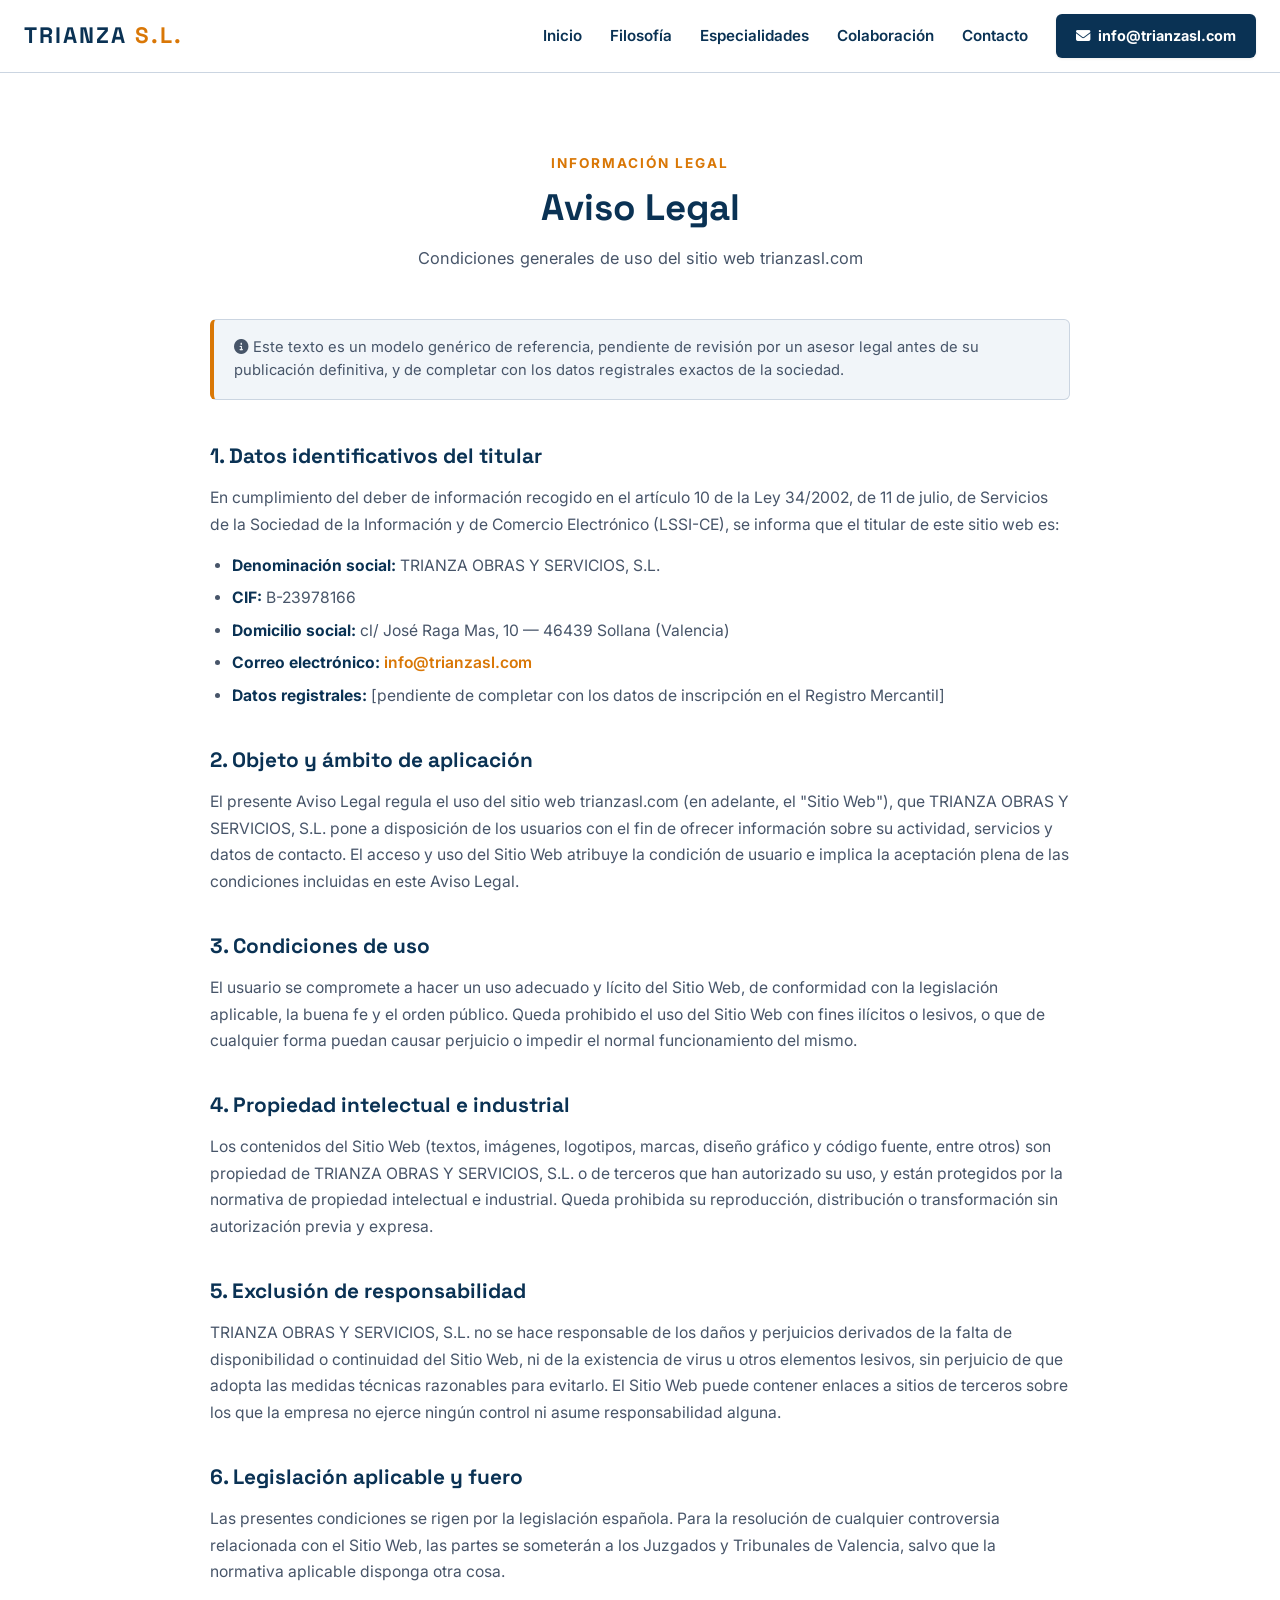
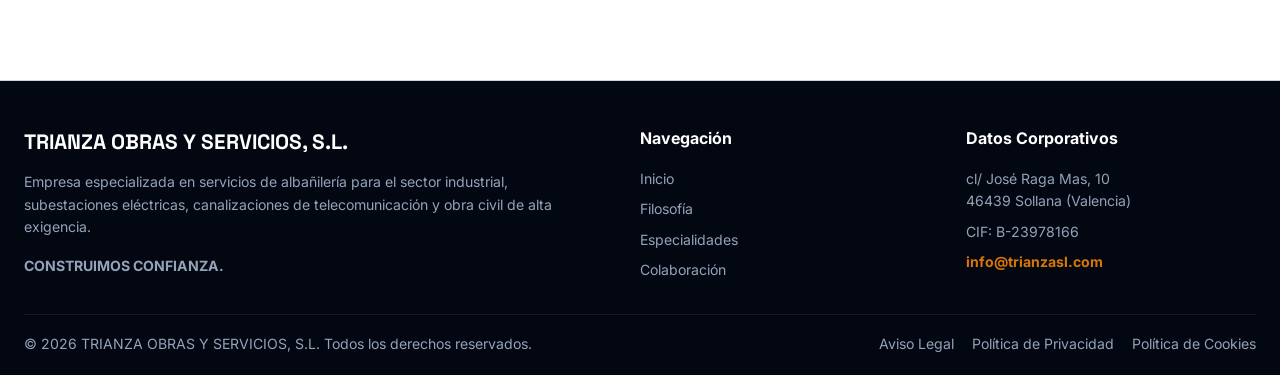
==== aviso-legal.html @ b8f0c94d "Add files via upload" ====
<!DOCTYPE html>
<html lang="es">
<head>
  <meta charset="UTF-8">
  <meta name="viewport" content="width=device-width, initial-scale=1.0">
  <title>Aviso Legal | Trianza Obras y Servicios S.L.</title>
  <meta name="description" content="Aviso legal de Trianza Obras y Servicios, S.L. Condiciones de uso del sitio web trianzasl.com.">
  <meta name="robots" content="noindex">

  <!-- CSS Stylesheet -->
  <link rel="stylesheet" href="styles.css">

  <!-- FontAwesome Icons -->
  <link rel="stylesheet" href="https://cdnjs.cloudflare.com/ajax/libs/font-awesome/6.4.0/css/all.min.css">
</head>
<body>

  <div class="app-wrapper">

    <!-- ==========================================================================
         HEADER / NAVBAR
         ========================================================================== -->
    <header class="navbar">
      <div class="container navbar-inner">
        <a href="index.html#inicio" class="nav-brand-text" title="TRIANZA OBRAS Y SERVICIOS S.L.">
          TRIANZA <span>S.L.</span>
        </a>

        <button class="nav-toggle-mobile" id="mobile-menu-btn" onclick="toggleMobileMenu()" aria-label="Menú Móvil">
          <i class="fa-solid fa-bars"></i>
        </button>

        <ul class="nav-links" id="nav-menu">
          <li><a href="index.html#inicio" class="nav-link" onclick="closeMobileMenu()">Inicio</a></li>
          <li><a href="index.html#compromiso" class="nav-link" onclick="closeMobileMenu()">Filosofía</a></li>
          <li><a href="index.html#especialidades" class="nav-link" onclick="closeMobileMenu()">Especialidades</a></li>
          <li><a href="index.html#colaboracion" class="nav-link" onclick="closeMobileMenu()">Colaboración</a></li>
          <li><a href="index.html#contacto" class="nav-link" onclick="closeMobileMenu()">Contacto</a></li>
          <li>
            <a href="mailto:info@trianzasl.com" class="nav-cta-email">
              <i class="fa-solid fa-envelope"></i> info@trianzasl.com
            </a>
          </li>
        </ul>
      </div>
    </header>

    <!-- ==========================================================================
         AVISO LEGAL
         ========================================================================== -->
    <section class="section">
      <div class="container">
        <div class="section-header">
          <span class="section-tag">Información Legal</span>
          <h1 class="section-title">Aviso Legal</h1>
          <p class="section-subtitle">Condiciones generales de uso del sitio web trianzasl.com</p>
        </div>

        <div class="legal-content">
          <div class="legal-notice">
            <i class="fa-solid fa-circle-info"></i>
            Este texto es un modelo genérico de referencia, pendiente de revisión por un asesor legal antes de su publicación definitiva, y de completar con los datos registrales exactos de la sociedad.
          </div>

          <h2>1. Datos identificativos del titular</h2>
          <p>
            En cumplimiento del deber de información recogido en el artículo 10 de la Ley 34/2002, de 11 de julio, de Servicios de la Sociedad de la Información y de Comercio Electrónico (LSSI-CE), se informa que el titular de este sitio web es:
          </p>
          <ul>
            <li><strong>Denominación social:</strong> TRIANZA OBRAS Y SERVICIOS, S.L.</li>
            <li><strong>CIF:</strong> B-23978166</li>
            <li><strong>Domicilio social:</strong> cl/ José Raga Mas, 10 — 46439 Sollana (Valencia)</li>
            <li><strong>Correo electrónico:</strong> <a href="mailto:info@trianzasl.com">info@trianzasl.com</a></li>
            <li><strong>Datos registrales:</strong> [pendiente de completar con los datos de inscripción en el Registro Mercantil]</li>
          </ul>

          <h2>2. Objeto y ámbito de aplicación</h2>
          <p>
            El presente Aviso Legal regula el uso del sitio web trianzasl.com (en adelante, el "Sitio Web"), que TRIANZA OBRAS Y SERVICIOS, S.L. pone a disposición de los usuarios con el fin de ofrecer información sobre su actividad, servicios y datos de contacto. El acceso y uso del Sitio Web atribuye la condición de usuario e implica la aceptación plena de las condiciones incluidas en este Aviso Legal.
          </p>

          <h2>3. Condiciones de uso</h2>
          <p>
            El usuario se compromete a hacer un uso adecuado y lícito del Sitio Web, de conformidad con la legislación aplicable, la buena fe y el orden público. Queda prohibido el uso del Sitio Web con fines ilícitos o lesivos, o que de cualquier forma puedan causar perjuicio o impedir el normal funcionamiento del mismo.
          </p>

          <h2>4. Propiedad intelectual e industrial</h2>
          <p>
            Los contenidos del Sitio Web (textos, imágenes, logotipos, marcas, diseño gráfico y código fuente, entre otros) son propiedad de TRIANZA OBRAS Y SERVICIOS, S.L. o de terceros que han autorizado su uso, y están protegidos por la normativa de propiedad intelectual e industrial. Queda prohibida su reproducción, distribución o transformación sin autorización previa y expresa.
          </p>

          <h2>5. Exclusión de responsabilidad</h2>
          <p>
            TRIANZA OBRAS Y SERVICIOS, S.L. no se hace responsable de los daños y perjuicios derivados de la falta de disponibilidad o continuidad del Sitio Web, ni de la existencia de virus u otros elementos lesivos, sin perjuicio de que adopta las medidas técnicas razonables para evitarlo. El Sitio Web puede contener enlaces a sitios de terceros sobre los que la empresa no ejerce ningún control ni asume responsabilidad alguna.
          </p>

          <h2>6. Legislación aplicable y fuero</h2>
          <p>
            Las presentes condiciones se rigen por la legislación española. Para la resolución de cualquier controversia relacionada con el Sitio Web, las partes se someterán a los Juzgados y Tribunales de Valencia, salvo que la normativa aplicable disponga otra cosa.
          </p>
        </div>
      </div>
    </section>

    <!-- ==========================================================================
         FOOTER
         ========================================================================== -->
    <footer class="footer">
      <div class="container">
        <div class="footer-inner">
          <div>
            <h4 style="color: #fff; font-family: var(--font-heading); font-size: 1.3rem; margin-bottom: 12px;">TRIANZA OBRAS Y SERVICIOS, S.L.</h4>
            <p style="margin-bottom: 16px;">Empresa especializada en servicios de albañilería para el sector industrial, subestaciones eléctricas, canalizaciones de telecomunicación y obra civil de alta exigencia.</p>
            <p><strong>CONSTRUIMOS CONFIANZA.</strong></p>
          </div>

          <div>
            <h5 style="color: #fff; font-size: 1rem; margin-bottom: 16px;">Navegación</h5>
            <ul style="list-style: none; display: flex; flex-direction: column; gap: 8px;">
              <li><a href="index.html#inicio" style="color: inherit; text-decoration: none;">Inicio</a></li>
              <li><a href="index.html#compromiso" style="color: inherit; text-decoration: none;">Filosofía</a></li>
              <li><a href="index.html#especialidades" style="color: inherit; text-decoration: none;">Especialidades</a></li>
              <li><a href="index.html#colaboracion" style="color: inherit; text-decoration: none;">Colaboración</a></li>
            </ul>
          </div>

          <div>
            <h5 style="color: #fff; font-size: 1rem; margin-bottom: 16px;">Datos Corporativos</h5>
            <p>cl/ José Raga Mas, 10</p>
            <p>46439 Sollana (Valencia)</p>
            <p style="margin-top: 8px;">CIF: B-23978166</p>
            <p style="margin-top: 8px;"><a href="mailto:info@trianzasl.com" style="color: var(--accent-secondary); text-decoration: none; font-weight: 700;">info@trianzasl.com</a></p>
          </div>
        </div>

        <div class="footer-bottom">
          <div>© 2026 TRIANZA OBRAS Y SERVICIOS, S.L. Todos los derechos reservados.</div>
          <div class="footer-legal-links">
            <a href="aviso-legal.html">Aviso Legal</a>
            <a href="politica-privacidad.html">Política de Privacidad</a>
            <a href="politica-cookies.html">Política de Cookies</a>
          </div>
        </div>
      </div>
    </footer>

  </div>

  <!-- JavaScript App Engine -->
  <script src="app.js"></script>
</body>
</html>
---- styles.css ----
/* ==========================================================================
   TRIANZA OBRAS Y SERVICIOS S.L. - DESIGN SYSTEM (2026)
   Blueprint Light Theme
   Focus: Technical Rigor, Letter Essence, Direct Contact info@trianza.com
   ========================================================================== */

@import url('https://fonts.googleapis.com/css2?family=Inter:wght@300;400;500;600;700;800;900&family=Space+Grotesk:wght@400;500;600;700&display=swap');

/* --- THEME VARIABLES (CLEAN ARCHITECTURAL BLUEPRINT - LIGHT) --- */
:root {
  --font-heading: 'Space Grotesk', sans-serif;
  --font-body: 'Inter', sans-serif;

  --bg-main: #ffffff;
  --bg-surface: #f8fafc;
  --bg-card: #f1f5f9;
  --bg-card-hover: #e2e8f0;
  --bg-header: rgba(255, 255, 255, 0.98);

  --text-main: #0a3254;
  --text-muted: #475569;
  --text-highlight: #d97706;

  --accent-primary: #0a3254;
  --accent-primary-hover: #072138;
  --accent-secondary: #d97706;
  --accent-glow: rgba(217, 119, 6, 0.15);

  --border-color: #cbd5e1;
  --border-active: #0a3254;

  --shadow-sm: 0 1px 3px rgba(0,0,0,0.08);
  --shadow-lg: 0 10px 25px rgba(10, 50, 84, 0.08);

  --radius-sm: 6px;
  --radius-md: 12px;
  --radius-lg: 18px;
  --radius-full: 9999px;

  --transition-fast: 0.2s ease;
  --transition-normal: 0.35s cubic-bezier(0.4, 0, 0.2, 1);

  --hero-pattern: linear-gradient(135deg, rgba(10,50,84,0.03) 25%, transparent 25%),
                      linear-gradient(225deg, rgba(10,50,84,0.03) 25%, transparent 25%),
                      linear-gradient(45deg, rgba(10,50,84,0.03) 25%, transparent 25%),
                      linear-gradient(315deg, rgba(10,50,84,0.03) 25%, #ffffff 25%);
}

/* --- BASE RESET --- */
* {
  box-sizing: border-box;
  margin: 0;
  padding: 0;
}

html {
  scroll-behavior: smooth;
  font-size: 16px;
}

body {
  font-family: var(--font-body);
  background-color: var(--bg-main);
  color: var(--text-main);
  line-height: 1.6;
  transition: background-color var(--transition-normal), color var(--transition-normal);
  overflow-x: hidden;
}

/* --- CONTAINER & LAYOUT UTILITIES --- */
.container {
  max-width: 1280px;
  margin: 0 auto;
  padding: 0 24px;
}

.section {
  padding: 80px 0;
  position: relative;
}

.grid {
  display: grid;
  gap: 30px;
}

.grid-2 { grid-template-columns: repeat(2, 1fr); }
.grid-3 { grid-template-columns: repeat(3, 1fr); }
.grid-4 { grid-template-columns: repeat(4, 1fr); }

@media (max-width: 992px) {
  .grid-2, .grid-3, .grid-4 { grid-template-columns: 1fr; }
  .section { padding: 45px 0; }
  .container { padding: 0 16px; }
}

/* --- REVISED NAVBAR --- */
.navbar {
  position: sticky;
  top: 0;
  z-index: 900;
  background: var(--bg-header);
  backdrop-filter: blur(16px);
  -webkit-backdrop-filter: blur(16px);
  border-bottom: 1px solid var(--border-color);
  transition: var(--transition-normal);
}

.navbar-inner {
  display: flex;
  justify-content: space-between;
  align-items: center;
  height: 72px;
}

.nav-brand-text {
  font-family: var(--font-heading);
  font-weight: 900;
  font-size: 1.4rem;
  letter-spacing: 2px;
  color: var(--text-main);
  text-decoration: none;
  display: flex;
  align-items: center;
  gap: 8px;
}

.nav-brand-text span {
  color: var(--accent-secondary);
}

.nav-toggle-mobile {
  display: none;
  background: transparent;
  border: 1px solid var(--border-color);
  color: var(--text-main);
  font-size: 1.3rem;
  padding: 8px 14px;
  border-radius: var(--radius-sm);
  cursor: pointer;
  transition: var(--transition-fast);
}

.nav-toggle-mobile:hover {
  background: rgba(255, 255, 255, 0.1);
  color: var(--accent-secondary);
}

.nav-links {
  display: flex;
  gap: 28px;
  list-style: none;
  align-items: center;
  white-space: nowrap;
}

.nav-link {
  color: var(--text-main);
  text-decoration: none;
  font-weight: 600;
  font-size: 0.95rem;
  transition: var(--transition-fast);
  position: relative;
  padding: 4px 0;
}

.nav-link::after {
  content: '';
  position: absolute;
  bottom: 0;
  left: 0;
  width: 0%;
  height: 2px;
  background: var(--accent-secondary);
  transition: width var(--transition-fast);
}

.nav-link:hover {
  color: var(--accent-secondary);
}

.nav-link:hover::after {
  width: 100%;
}

.nav-cta-email {
  background: var(--accent-primary);
  color: #ffffff !important;
  font-weight: 700;
  font-size: 0.9rem;
  padding: 10px 20px;
  border-radius: var(--radius-sm);
  text-decoration: none;
  display: inline-flex;
  align-items: center;
  gap: 8px;
  transition: var(--transition-fast);
  box-shadow: var(--shadow-sm);
  white-space: nowrap;
}

.nav-cta-email:hover {
  background: var(--accent-primary-hover);
  transform: translateY(-2px);
}

/* RESPONSIVE MOBILE NAVIGATION DRAWER */
@media (max-width: 992px) {
  .nav-toggle-mobile {
    display: block;
  }

  .nav-links {
    position: absolute;
    top: 72px;
    left: 0;
    right: 0;
    background: var(--bg-header);
    backdrop-filter: blur(20px);
    -webkit-backdrop-filter: blur(20px);
    flex-direction: column;
    padding: 24px;
    gap: 16px;
    border-bottom: 2px solid var(--accent-primary);
    display: none;
    box-shadow: 0 15px 30px rgba(0,0,0,0.6);
    text-align: center;
  }

  .nav-links.mobile-active {
    display: flex;
    animation: fadeInDown 0.3s ease forwards;
  }

  .nav-cta-email {
    width: 100%;
    justify-content: center;
  }
}

@keyframes fadeInDown {
  from { opacity: 0; transform: translateY(-10px); }
  to { opacity: 1; transform: translateY(0); }
}

/* --- HERO SECTION --- */
.hero {
  position: relative;
  padding: 75px 0 60px;
  background: var(--hero-pattern);
  overflow: hidden;
}

.hero-content {
  display: grid;
  grid-template-columns: 1.15fr 0.85fr;
  gap: 40px;
  align-items: center;
}

@media (max-width: 992px) {
  .hero-content { grid-template-columns: 1fr; gap: 30px; }
  .hero { padding: 36px 0 30px; }
  .hero-title { font-size: 2.1rem !important; line-height: 1.25 !important; }
  .hero-subtitle { font-size: 0.98rem !important; margin-bottom: 24px !important; }
}

.hero-tag {
  display: inline-flex;
  align-items: center;
  gap: 8px;
  background: rgba(2, 132, 199, 0.15);
  border: 1px solid var(--border-active);
  color: var(--accent-secondary);
  font-size: 0.82rem;
  font-weight: 700;
  padding: 6px 14px;
  border-radius: var(--radius-full);
  margin-bottom: 18px;
  text-transform: uppercase;
  letter-spacing: 1.2px;
}

.hero-title {
  font-family: var(--font-heading);
  font-size: 3.1rem;
  font-weight: 900;
  line-height: 1.15;
  margin-bottom: 22px;
  letter-spacing: -0.5px;
}

.hero-title span {
  color: var(--accent-secondary);
  background: linear-gradient(135deg, var(--accent-secondary), var(--accent-primary));
  -webkit-background-clip: text;
  -webkit-text-fill-color: transparent;
}

.hero-subtitle {
  font-size: 1.12rem;
  color: var(--text-muted);
  margin-bottom: 34px;
  max-width: 640px;
  line-height: 1.7;
}

.hero-actions {
  display: flex;
  gap: 16px;
  flex-wrap: wrap;
  align-items: center;
}

.btn-primary {
  background: var(--accent-primary);
  color: #ffffff;
  font-size: 1.02rem;
  font-weight: 700;
  padding: 14px 28px;
  border-radius: var(--radius-sm);
  border: none;
  cursor: pointer;
  text-decoration: none;
  display: inline-flex;
  align-items: center;
  gap: 10px;
  transition: var(--transition-fast);
}

.btn-primary:hover {
  background: var(--accent-primary-hover);
  transform: translateY(-2px);
}

.hero-card {
  background: var(--bg-surface);
  border: 1px solid var(--border-color);
  border-radius: var(--radius-lg);
  padding: 18px;
  box-shadow: var(--shadow-lg);
  position: relative;
  text-align: center;
}

.hero-img-container {
  width: 100%;
  height: 350px;
  border-radius: var(--radius-md);
  overflow: hidden;
}

.hero-img-container img {
  width: 100%;
  height: 100%;
  object-fit: cover;
}

@media (max-width: 768px) {
  .hero-img-container { height: 230px; }
  .btn-primary { width: 100%; justify-content: center; }
}

.seal-badge-display {
  display: flex;
  align-items: center;
  justify-content: center;
  gap: 16px;
  background: var(--bg-card);
  border: 1px solid var(--border-active);
  border-radius: var(--radius-md);
  padding: 14px;
  margin-top: 14px;
}

.seal-img-icon {
  height: 60px;
  width: auto;
  border-radius: 50%;
  box-shadow: 0 4px 12px rgba(0,0,0,0.3);
}

.seal-text-info {
  text-align: left;
}

.seal-text-info h4 {
  font-family: var(--font-heading);
  font-size: 1rem;
  font-weight: 800;
  color: var(--text-main);
}

.seal-text-info p {
  color: var(--accent-secondary);
  font-size: 0.8rem;
  font-weight: 700;
  letter-spacing: 1px;
}

/* --- SECTION HEADERS --- */
.section-header {
  text-align: center;
  max-width: 780px;
  margin: 0 auto 48px;
}

.section-tag {
  color: var(--accent-secondary);
  font-weight: 700;
  font-size: 0.85rem;
  letter-spacing: 2px;
  text-transform: uppercase;
  margin-bottom: 10px;
  display: block;
}

.section-title {
  font-family: var(--font-heading);
  font-size: 2.3rem;
  font-weight: 800;
  line-height: 1.25;
  margin-bottom: 14px;
}

@media (max-width: 768px) {
  .section-title { font-size: 1.75rem; }
}

.section-subtitle {
  color: var(--text-muted);
  font-size: 1.02rem;
}

/* --- ESSENCE CARDS --- */
.essence-card {
  background: var(--bg-surface);
  border: 1px solid var(--border-color);
  border-radius: var(--radius-md);
  padding: 26px;
  transition: var(--transition-normal);
}

.essence-card:hover {
  border-color: var(--border-active);
  transform: translateY(-4px);
  box-shadow: var(--shadow-lg);
}

.essence-icon {
  width: 54px;
  height: 54px;
  background: rgba(2, 132, 199, 0.15);
  border-radius: var(--radius-sm);
  display: flex;
  align-items: center;
  justify-content: center;
  color: var(--accent-secondary);
  font-size: 1.4rem;
  margin-bottom: 18px;
}

.essence-title {
  font-family: var(--font-heading);
  font-size: 1.2rem;
  font-weight: 700;
  margin-bottom: 10px;
}

.essence-desc {
  color: var(--text-muted);
  font-size: 0.92rem;
  line-height: 1.6;
}

/* --- SERVICES MATRIX --- */
.service-card {
  background: var(--bg-surface);
  border: 1px solid var(--border-color);
  border-radius: var(--radius-md);
  padding: 26px;
  transition: var(--transition-normal);
  display: flex;
  flex-direction: column;
  height: 100%;
}

.service-card:hover {
  border-color: var(--border-active);
  transform: translateY(-4px);
  box-shadow: var(--shadow-lg);
}

.service-num {
  font-family: var(--font-heading);
  font-size: 0.85rem;
  font-weight: 800;
  color: var(--accent-secondary);
  letter-spacing: 2px;
  margin-bottom: 10px;
  text-transform: uppercase;
}

.service-title {
  font-family: var(--font-heading);
  font-size: 1.22rem;
  font-weight: 700;
  margin-bottom: 12px;
}

.service-desc {
  color: var(--text-muted);
  font-size: 0.92rem;
  line-height: 1.65;
  flex-grow: 1;
}

/* --- COLLABORATION MODEL SECTION --- */
.collab-box {
  background: var(--bg-card);
  border: 1px solid var(--border-color);
  border-radius: var(--radius-lg);
  padding: 38px;
}

@media (max-width: 768px) {
  .collab-box { padding: 22px; }
}

.collab-grid {
  display: grid;
  grid-template-columns: 1.2fr 0.8fr;
  gap: 36px;
  align-items: center;
}

@media (max-width: 992px) {
  .collab-grid { grid-template-columns: 1fr; }
}

.collab-list {
  list-style: none;
  margin: 20px 0;
}

.collab-list li {
  display: flex;
  align-items: flex-start;
  gap: 12px;
  margin-bottom: 12px;
  font-size: 0.98rem;
}

.collab-list i {
  color: var(--accent-secondary);
  font-size: 1.1rem;
  margin-top: 4px;
}

/* --- CONTACT EMAIL DIRECT CARD --- */
.contact-direct-card {
  background: var(--bg-surface);
  border: 2px stroke var(--border-active);
  border-radius: var(--radius-lg);
  padding: 36px 20px;
  text-align: center;
  box-shadow: var(--shadow-lg);
}

.email-highlight-box {
  background: var(--bg-main);
  border: 2px dashed var(--accent-primary);
  border-radius: var(--radius-md);
  padding: 18px 24px;
  display: inline-flex;
  align-items: center;
  gap: 14px;
  margin: 20px 0;
  max-width: 100%;
}

.email-address-text {
  font-family: var(--font-heading);
  font-size: 1.7rem;
  font-weight: 800;
  color: var(--accent-secondary);
  text-decoration: none;
  transition: var(--transition-fast);
  word-break: break-all;
}

@media (max-width: 576px) {
  .email-address-text { font-size: 1.25rem; }
}

.email-address-text:hover {
  color: var(--text-main);
}

.company-meta-grid {
  display: grid;
  grid-template-columns: repeat(3, 1fr);
  gap: 20px;
  margin-top: 32px;
  border-top: 1px solid var(--border-color);
  padding-top: 24px;
}

@media (max-width: 768px) {
  .company-meta-grid { grid-template-columns: 1fr; }
}

.meta-item {
  text-align: center;
}

.meta-item i {
  font-size: 1.4rem;
  color: var(--accent-secondary);
  margin-bottom: 6px;
}

.meta-item h5 {
  font-size: 0.85rem;
  color: var(--text-muted);
  text-transform: uppercase;
}

.meta-item p {
  font-size: 0.95rem;
  font-weight: 700;
  color: var(--text-main);
}

/* --- FOOTER --- */
.footer {
  background: #030712;
  border-top: 1px solid var(--border-color);
  padding: 45px 0 20px;
  color: #94a3b8;
  font-size: 0.88rem;
}

.footer-inner {
  display: grid;
  grid-template-columns: 2fr 1fr 1fr;
  gap: 36px;
  margin-bottom: 32px;
}

@media (max-width: 992px) {
  .footer-inner { grid-template-columns: 1fr; }
}

.footer-bottom {
  border-top: 1px solid rgba(255,255,255,0.08);
  padding-top: 18px;
  display: flex;
  justify-content: space-between;
  align-items: center;
  flex-wrap: wrap;
  gap: 14px;
}

/* --- BLUEPRINT CARD ACCENTS --- */
.service-card,
.essence-card {
  border: 2px solid #cbd5e1;
  border-top: 5px solid #0a3254;
}

/* --- FOOTER LEGAL LINKS --- */
.footer-legal-links {
  display: flex;
  flex-wrap: wrap;
  gap: 4px 18px;
}

.footer-legal-links a {
  color: inherit;
  text-decoration: none;
}

.footer-legal-links a:hover {
  color: var(--accent-secondary);
}

/* --- LEGAL CONTENT PAGES (AVISO LEGAL / PRIVACIDAD / COOKIES) --- */
.legal-content {
  max-width: 860px;
  margin: 0 auto;
}

.legal-notice {
  background: var(--bg-card);
  border: 1px solid var(--border-color);
  border-left: 4px solid var(--accent-secondary);
  border-radius: var(--radius-sm);
  padding: 16px 20px;
  margin-bottom: 40px;
  font-size: 0.92rem;
  color: var(--text-muted);
}

.legal-content h2 {
  font-family: var(--font-heading);
  font-size: 1.3rem;
  font-weight: 700;
  color: var(--text-main);
  margin: 34px 0 12px;
}

.legal-content h2:first-of-type {
  margin-top: 0;
}

.legal-content p {
  color: var(--text-muted);
  font-size: 0.98rem;
  line-height: 1.7;
  margin-bottom: 14px;
}

.legal-content ul {
  margin: 0 0 14px 22px;
  color: var(--text-muted);
  font-size: 0.98rem;
  line-height: 1.7;
}

.legal-content li {
  margin-bottom: 6px;
}

.legal-content strong {
  color: var(--text-main);
}

.legal-content a {
  color: var(--accent-secondary);
  font-weight: 600;
  text-decoration: none;
}

.legal-content a:hover {
  text-decoration: underline;
}
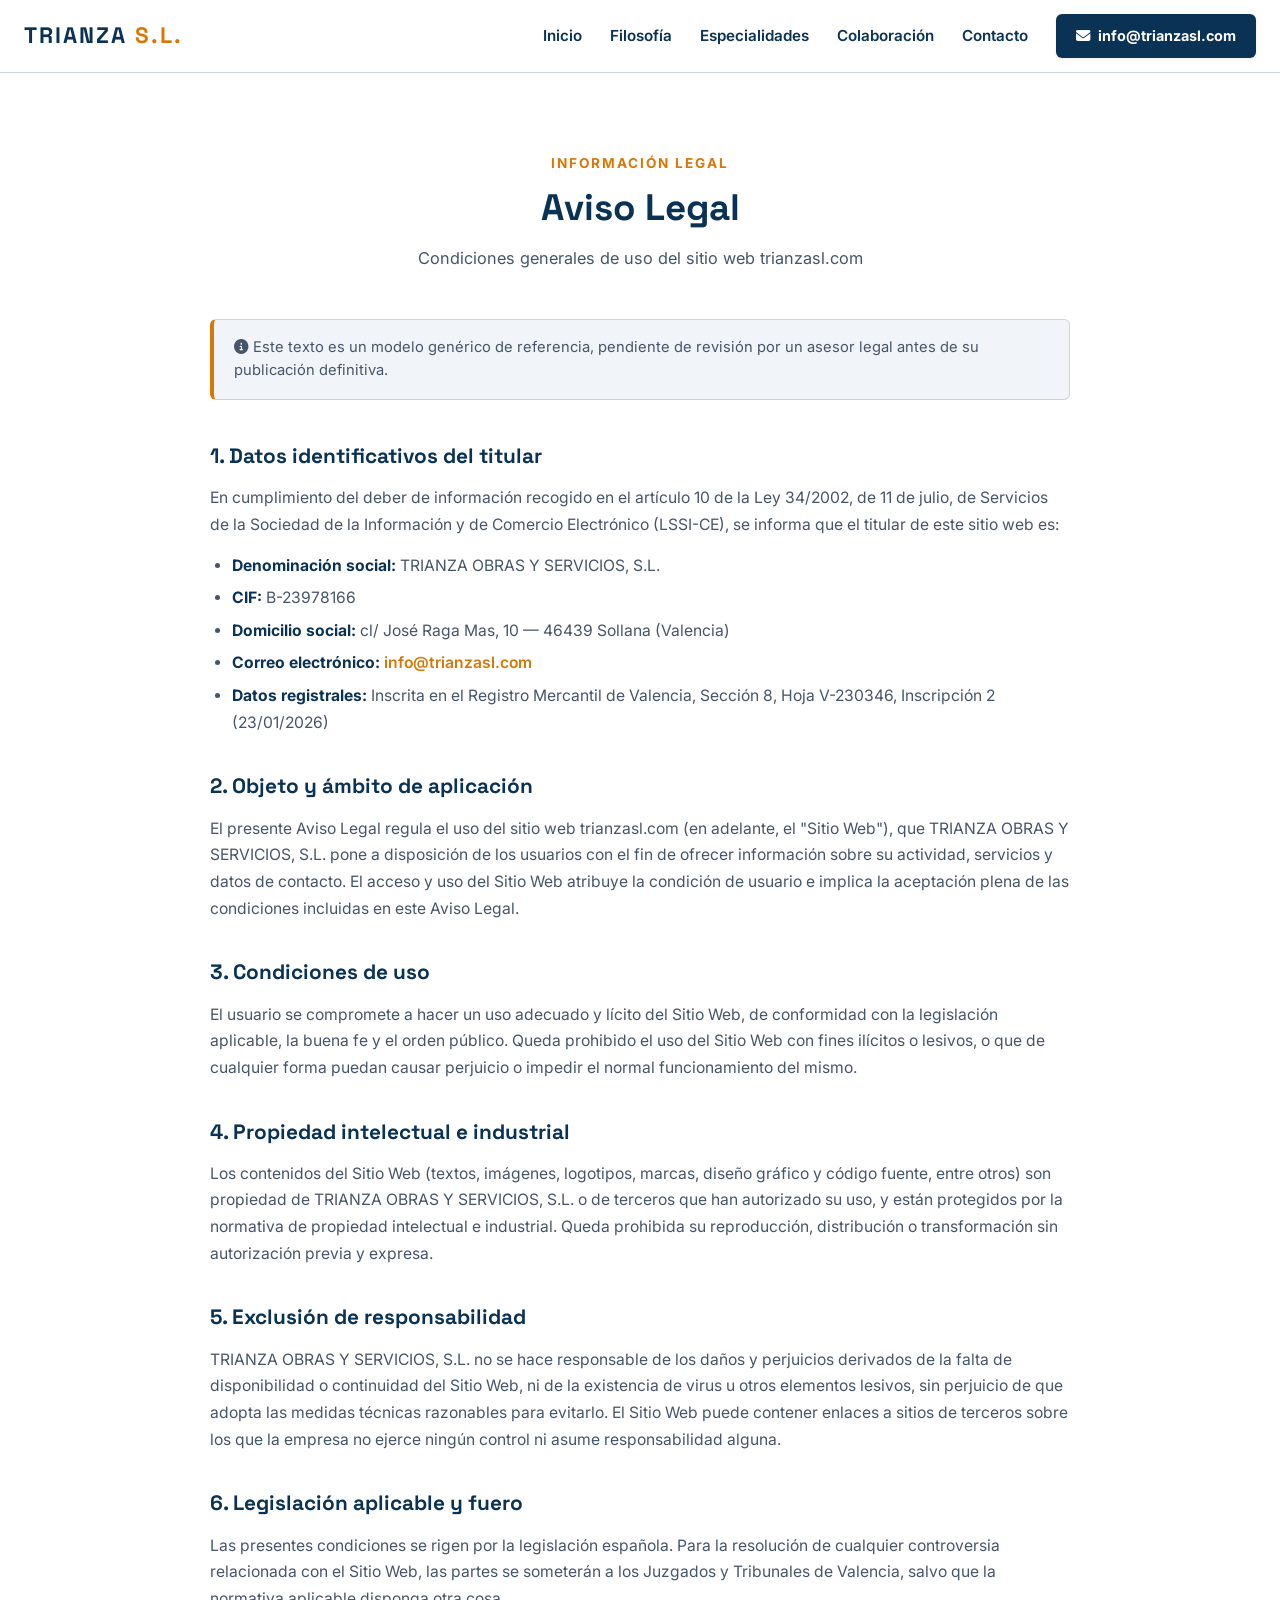
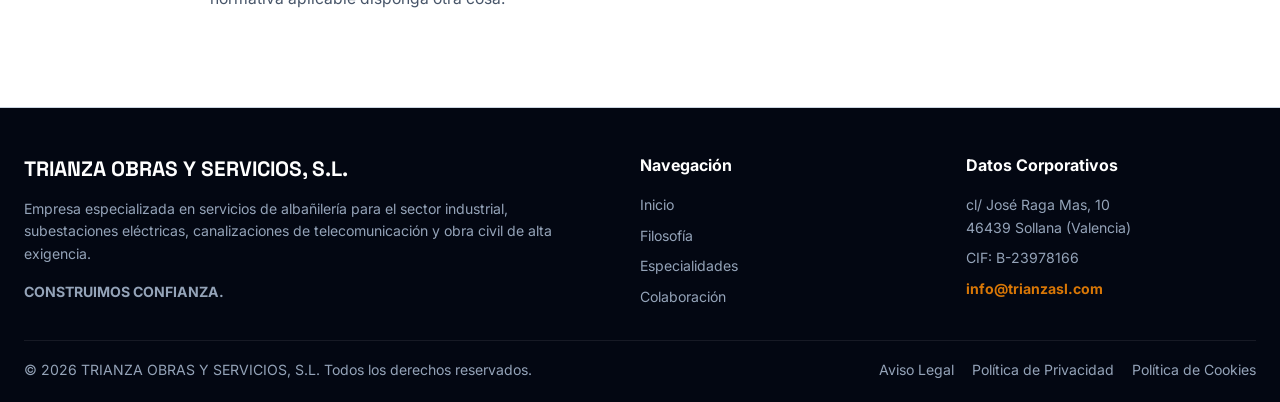
==== commit 4aea725b: "Add files via upload" ====
--- a/aviso-legal.html
+++ b/aviso-legal.html
@@ -59,7 +59,7 @@
         <div class="legal-content">
           <div class="legal-notice">
             <i class="fa-solid fa-circle-info"></i>
-            Este texto es un modelo genérico de referencia, pendiente de revisión por un asesor legal antes de su publicación definitiva, y de completar con los datos registrales exactos de la sociedad.
+            Este texto es un modelo genérico de referencia, pendiente de revisión por un asesor legal antes de su publicación definitiva.
           </div>
 
           <h2>1. Datos identificativos del titular</h2>
@@ -71,7 +71,7 @@
             <li><strong>CIF:</strong> B-23978166</li>
             <li><strong>Domicilio social:</strong> cl/ José Raga Mas, 10 — 46439 Sollana (Valencia)</li>
             <li><strong>Correo electrónico:</strong> <a href="mailto:info@trianzasl.com">info@trianzasl.com</a></li>
-            <li><strong>Datos registrales:</strong> [pendiente de completar con los datos de inscripción en el Registro Mercantil]</li>
+            <li><strong>Datos registrales:</strong> Inscrita en el Registro Mercantil de Valencia, Sección 8, Hoja V-230346, Inscripción 2 (23/01/2026)</li>
           </ul>
 
           <h2>2. Objeto y ámbito de aplicación</h2>
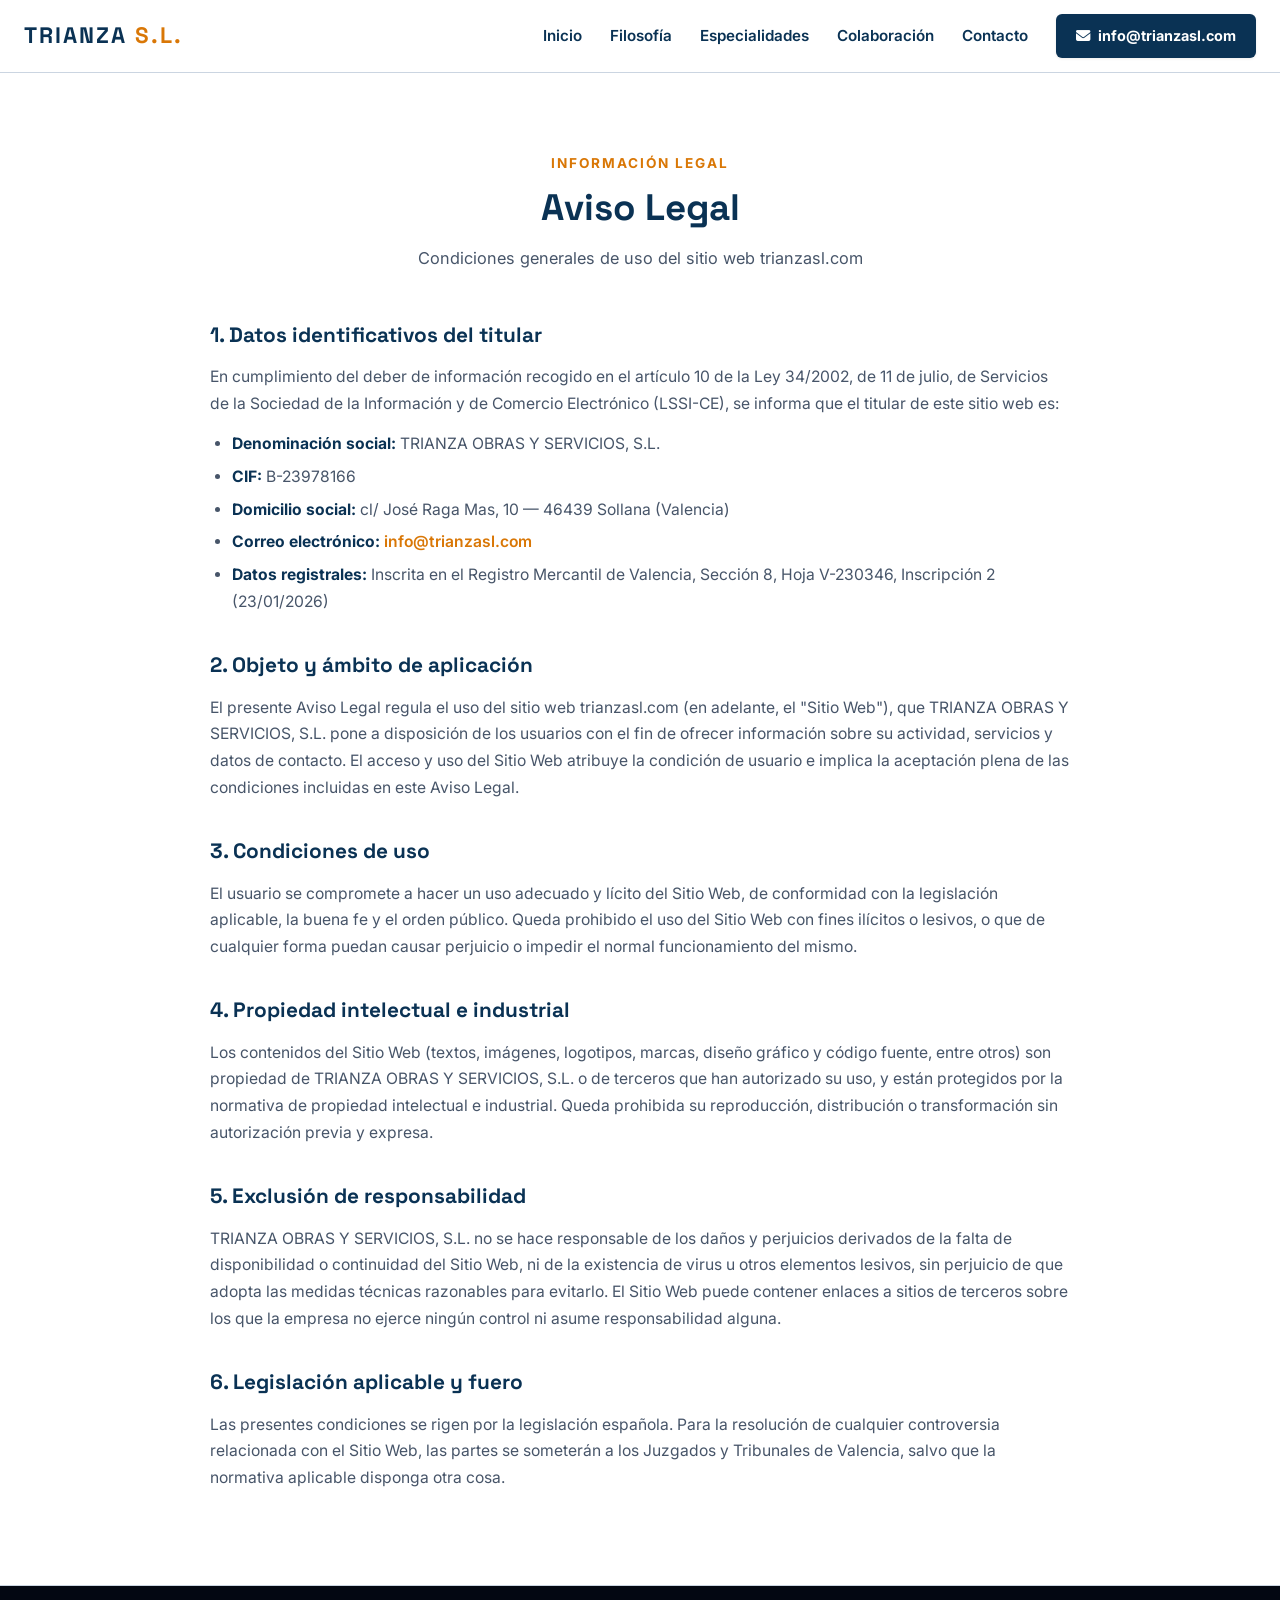
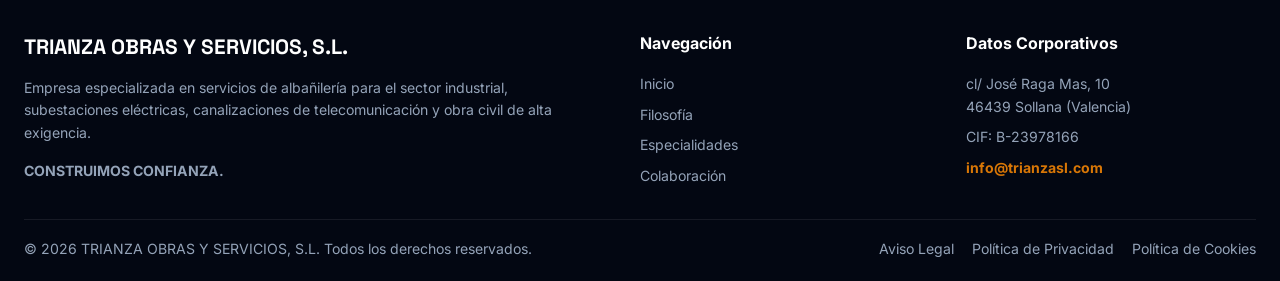
==== commit 2ad6911d: "Add files via upload" ====
--- a/aviso-legal.html
+++ b/aviso-legal.html
@@ -57,11 +57,6 @@
         </div>
 
         <div class="legal-content">
-          <div class="legal-notice">
-            <i class="fa-solid fa-circle-info"></i>
-            Este texto es un modelo genérico de referencia, pendiente de revisión por un asesor legal antes de su publicación definitiva.
-          </div>
-
           <h2>1. Datos identificativos del titular</h2>
           <p>
             En cumplimiento del deber de información recogido en el artículo 10 de la Ley 34/2002, de 11 de julio, de Servicios de la Sociedad de la Información y de Comercio Electrónico (LSSI-CE), se informa que el titular de este sitio web es:
--- a/styles.css
+++ b/styles.css
@@ -691,17 +691,6 @@
   margin: 0 auto;
 }
 
-.legal-notice {
-  background: var(--bg-card);
-  border: 1px solid var(--border-color);
-  border-left: 4px solid var(--accent-secondary);
-  border-radius: var(--radius-sm);
-  padding: 16px 20px;
-  margin-bottom: 40px;
-  font-size: 0.92rem;
-  color: var(--text-muted);
-}
-
 .legal-content h2 {
   font-family: var(--font-heading);
   font-size: 1.3rem;
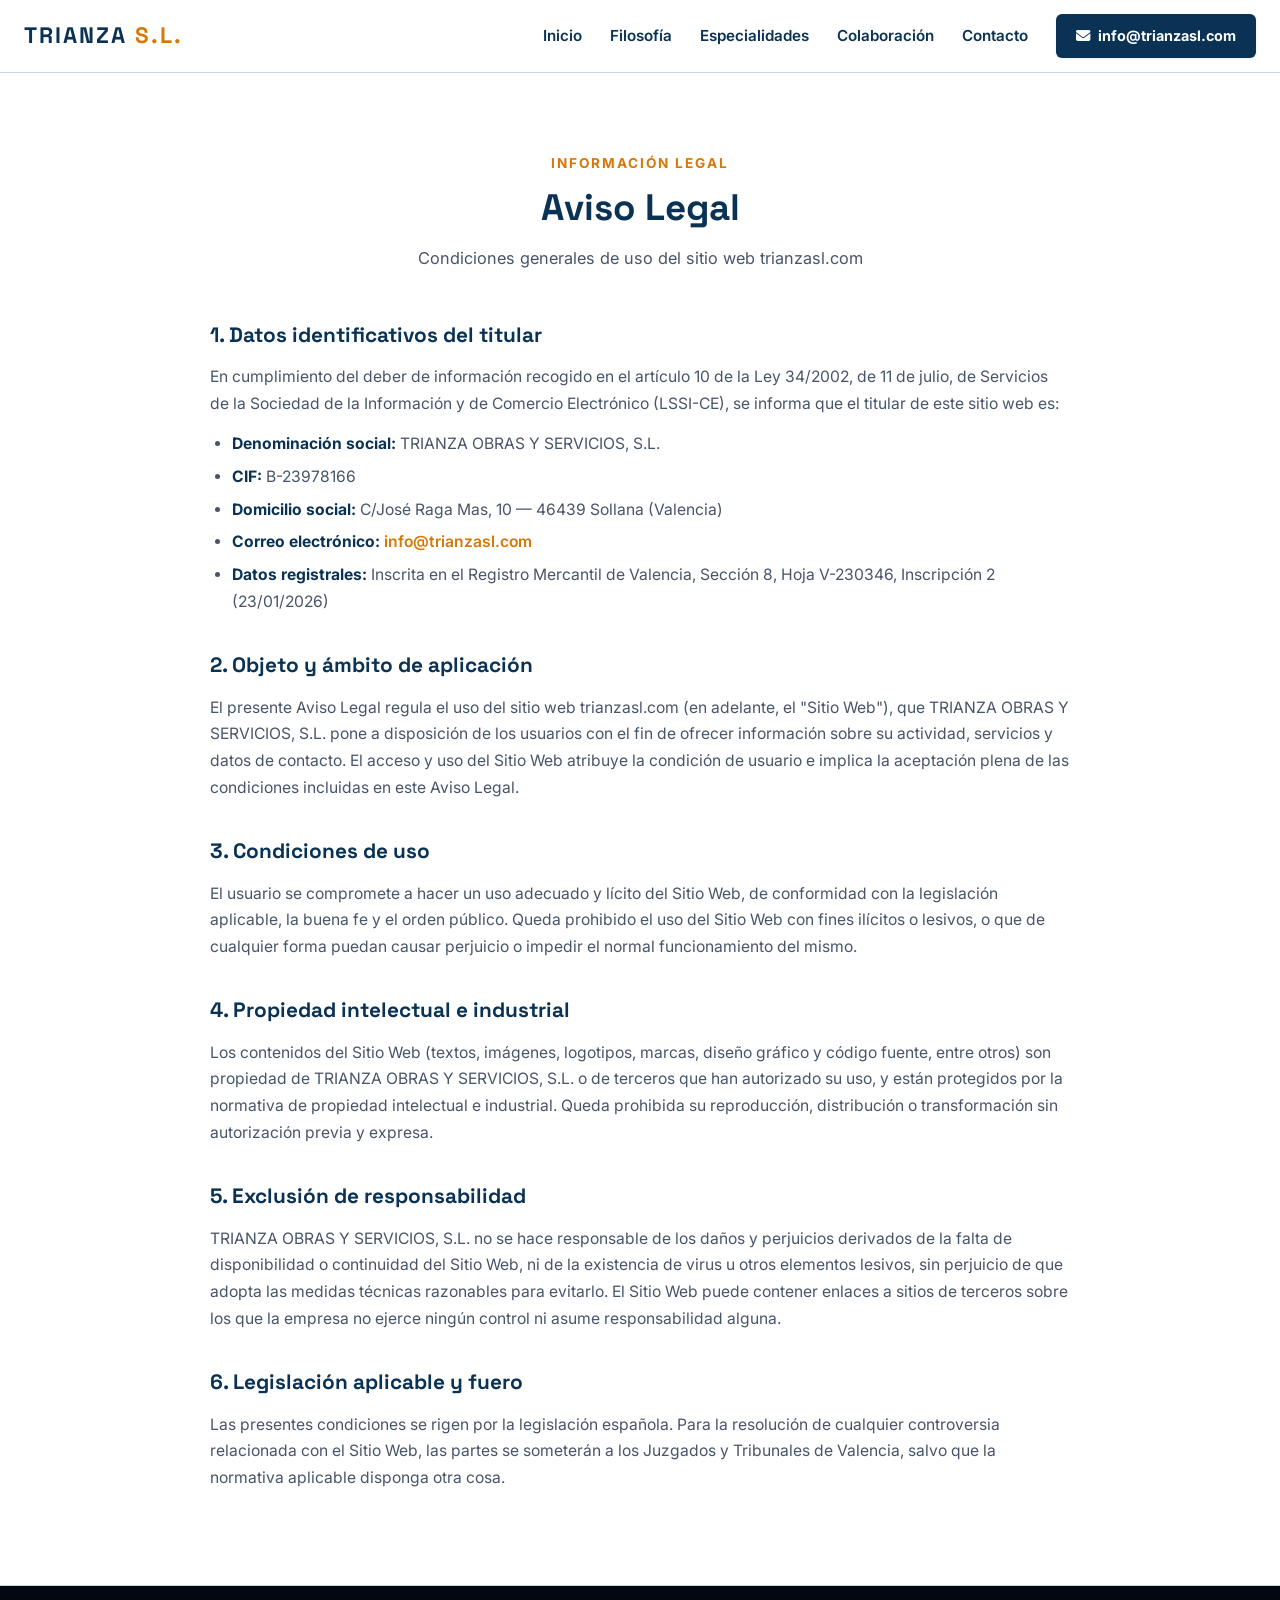
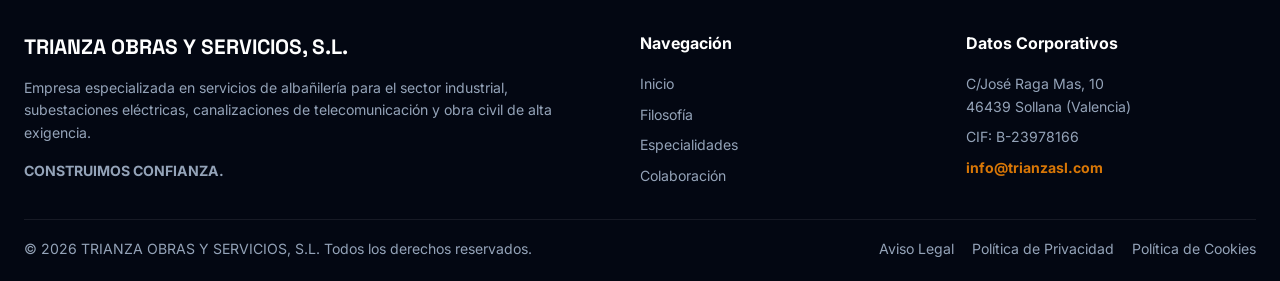
==== commit b11e97aa: "Add files via upload" ====
--- a/aviso-legal.html
+++ b/aviso-legal.html
@@ -6,6 +6,9 @@
   <title>Aviso Legal | Trianza Obras y Servicios S.L.</title>
   <meta name="description" content="Aviso legal de Trianza Obras y Servicios, S.L. Condiciones de uso del sitio web trianzasl.com.">
   <meta name="robots" content="noindex">
+
+  <!-- Favicon -->
+  <link rel="icon" type="image/png" href="assets/images/logo_oficial_sello_transparent.png">
 
   <!-- CSS Stylesheet -->
   <link rel="stylesheet" href="styles.css">
@@ -64,7 +67,7 @@
           <ul>
             <li><strong>Denominación social:</strong> TRIANZA OBRAS Y SERVICIOS, S.L.</li>
             <li><strong>CIF:</strong> B-23978166</li>
-            <li><strong>Domicilio social:</strong> cl/ José Raga Mas, 10 — 46439 Sollana (Valencia)</li>
+            <li><strong>Domicilio social:</strong> C/José Raga Mas, 10 — 46439 Sollana (Valencia)</li>
             <li><strong>Correo electrónico:</strong> <a href="mailto:info@trianzasl.com">info@trianzasl.com</a></li>
             <li><strong>Datos registrales:</strong> Inscrita en el Registro Mercantil de Valencia, Sección 8, Hoja V-230346, Inscripción 2 (23/01/2026)</li>
           </ul>
@@ -121,7 +124,7 @@
 
           <div>
             <h5 style="color: #fff; font-size: 1rem; margin-bottom: 16px;">Datos Corporativos</h5>
-            <p>cl/ José Raga Mas, 10</p>
+            <p>C/José Raga Mas, 10</p>
             <p>46439 Sollana (Valencia)</p>
             <p style="margin-top: 8px;">CIF: B-23978166</p>
             <p style="margin-top: 8px;"><a href="mailto:info@trianzasl.com" style="color: var(--accent-secondary); text-decoration: none; font-weight: 700;">info@trianzasl.com</a></p>
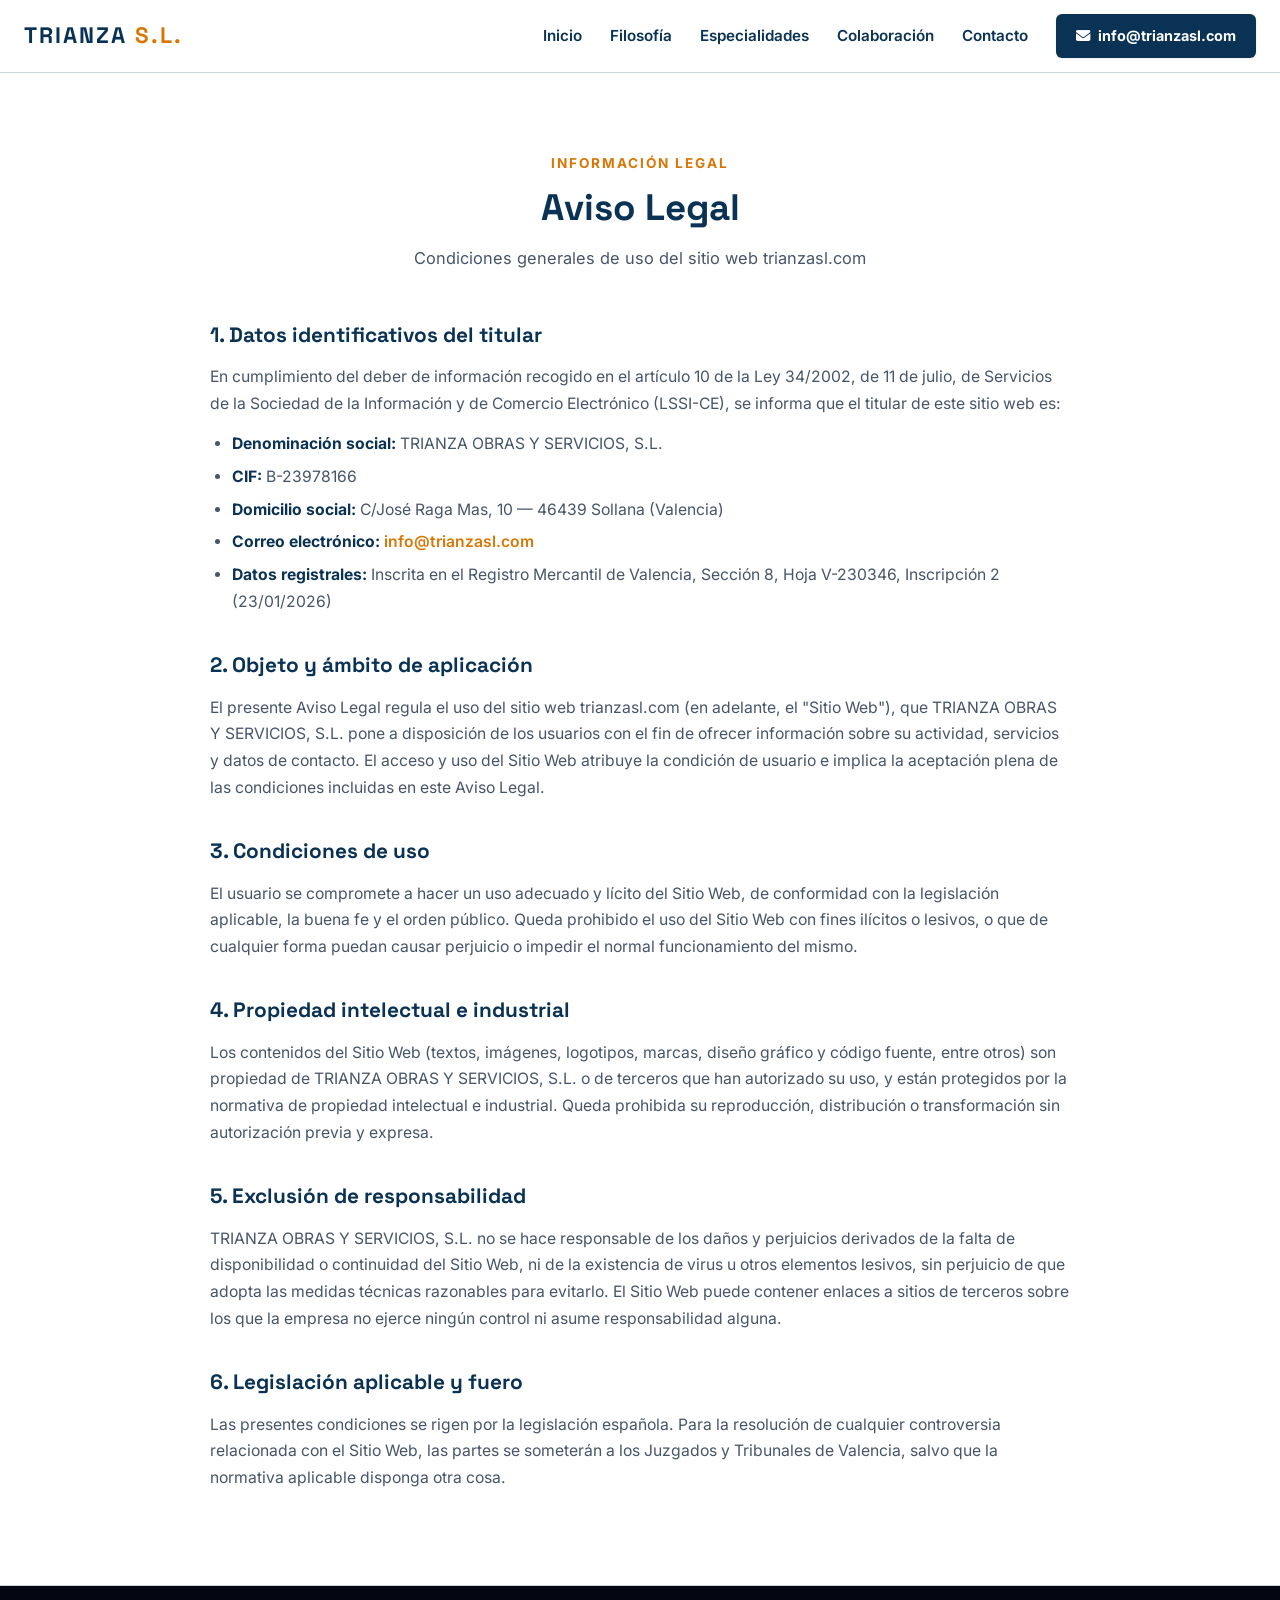
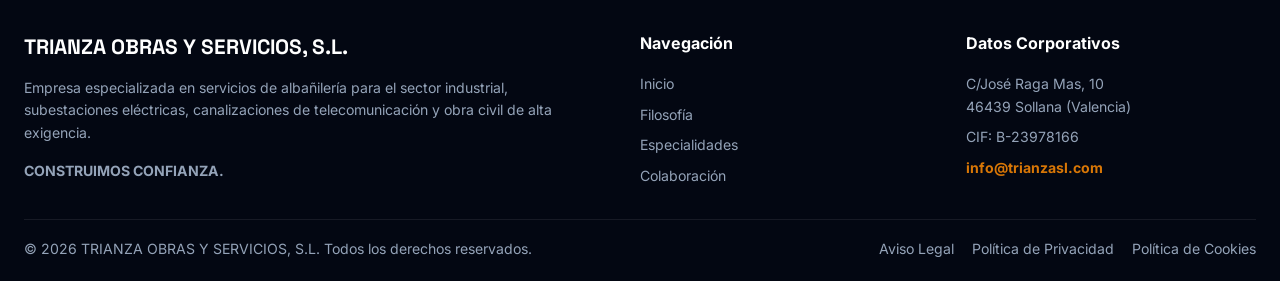
==== commit 2e83ee44: "Mejoras de seguridad" ====
--- a/aviso-legal.html
+++ b/aviso-legal.html
@@ -3,6 +3,8 @@
 <head>
   <meta charset="UTF-8">
   <meta name="viewport" content="width=device-width, initial-scale=1.0">
+  <meta http-equiv="Content-Security-Policy" content="default-src 'self'; script-src 'self'; style-src 'self' 'unsafe-inline' https://cdnjs.cloudflare.com; font-src 'self' https://cdnjs.cloudflare.com; img-src 'self' data:; connect-src 'self'; object-src 'none'; base-uri 'self'; form-action 'self'; frame-ancestors 'self'; upgrade-insecure-requests">
+  <meta http-equiv="Referrer-Policy" content="strict-origin-when-cross-origin">
   <title>Aviso Legal | Trianza Obras y Servicios S.L.</title>
   <meta name="description" content="Aviso legal de Trianza Obras y Servicios, S.L. Condiciones de uso del sitio web trianzasl.com.">
   <meta name="robots" content="noindex">
@@ -10,11 +12,14 @@
   <!-- Favicon -->
   <link rel="icon" type="image/png" href="assets/images/logo_oficial_sello_transparent.png">
 
+  <!-- Self-hosted fonts (Inter & Space Grotesk) -->
+  <link rel="stylesheet" href="assets/fonts/fonts.css">
+
   <!-- CSS Stylesheet -->
   <link rel="stylesheet" href="styles.css">
 
   <!-- FontAwesome Icons -->
-  <link rel="stylesheet" href="https://cdnjs.cloudflare.com/ajax/libs/font-awesome/6.4.0/css/all.min.css">
+  <link rel="stylesheet" href="https://cdnjs.cloudflare.com/ajax/libs/font-awesome/6.4.0/css/all.min.css" integrity="sha512-iecdLmaskl7CVkqkXNQ/ZH/XLlvWZOJyj7Yy7tcenmpD1ypASozpmT/E0iPtmFIB46ZmdtAc9eNBvH0H/ZpiBw==" crossorigin="anonymous" referrerpolicy="no-referrer">
 </head>
 <body>
 
@@ -29,19 +34,19 @@
           TRIANZA <span>S.L.</span>
         </a>
 
-        <button class="nav-toggle-mobile" id="mobile-menu-btn" onclick="toggleMobileMenu()" aria-label="Menú Móvil">
+        <button class="nav-toggle-mobile" id="mobile-menu-btn" aria-label="Menú Móvil">
           <i class="fa-solid fa-bars"></i>
         </button>
 
         <ul class="nav-links" id="nav-menu">
-          <li><a href="index.html#inicio" class="nav-link" onclick="closeMobileMenu()">Inicio</a></li>
-          <li><a href="index.html#compromiso" class="nav-link" onclick="closeMobileMenu()">Filosofía</a></li>
-          <li><a href="index.html#especialidades" class="nav-link" onclick="closeMobileMenu()">Especialidades</a></li>
-          <li><a href="index.html#colaboracion" class="nav-link" onclick="closeMobileMenu()">Colaboración</a></li>
-          <li><a href="index.html#contacto" class="nav-link" onclick="closeMobileMenu()">Contacto</a></li>
+          <li><a href="index.html#inicio" class="nav-link">Inicio</a></li>
+          <li><a href="index.html#compromiso" class="nav-link">Filosofía</a></li>
+          <li><a href="index.html#especialidades" class="nav-link">Especialidades</a></li>
+          <li><a href="index.html#colaboracion" class="nav-link">Colaboración</a></li>
+          <li><a href="index.html#contacto" class="nav-link">Contacto</a></li>
           <li>
-            <a href="mailto:info@trianzasl.com" class="nav-cta-email">
-              <i class="fa-solid fa-envelope"></i> info@trianzasl.com
+            <a href="#" class="nav-cta-email js-email" data-user="info" data-domain="trianzasl.com">
+              <i class="fa-solid fa-envelope"></i> <span class="js-email-text"></span>
             </a>
           </li>
         </ul>
@@ -68,7 +73,7 @@
             <li><strong>Denominación social:</strong> TRIANZA OBRAS Y SERVICIOS, S.L.</li>
             <li><strong>CIF:</strong> B-23978166</li>
             <li><strong>Domicilio social:</strong> C/José Raga Mas, 10 — 46439 Sollana (Valencia)</li>
-            <li><strong>Correo electrónico:</strong> <a href="mailto:info@trianzasl.com">info@trianzasl.com</a></li>
+            <li><strong>Correo electrónico:</strong> <a href="#" class="js-email" data-user="info" data-domain="trianzasl.com"><span class="js-email-text"></span></a></li>
             <li><strong>Datos registrales:</strong> Inscrita en el Registro Mercantil de Valencia, Sección 8, Hoja V-230346, Inscripción 2 (23/01/2026)</li>
           </ul>
 
@@ -127,7 +132,7 @@
             <p>C/José Raga Mas, 10</p>
             <p>46439 Sollana (Valencia)</p>
             <p style="margin-top: 8px;">CIF: B-23978166</p>
-            <p style="margin-top: 8px;"><a href="mailto:info@trianzasl.com" style="color: var(--accent-secondary); text-decoration: none; font-weight: 700;">info@trianzasl.com</a></p>
+            <p style="margin-top: 8px;"><a href="#" class="js-email" data-user="info" data-domain="trianzasl.com" style="color: var(--accent-secondary); text-decoration: none; font-weight: 700;"><span class="js-email-text"></span></a></p>
           </div>
         </div>
 
--- a/assets/fonts/fonts.css
+++ b/assets/fonts/fonts.css
@@ -0,0 +1,197 @@
+@font-face {
+  font-family: 'Inter';
+  font-style: normal;
+  font-weight: 300;
+  font-display: swap;
+  src: url('inter-300-normal-latin-ext.woff2') format('woff2');
+  unicode-range: U+0100-02BA, U+02BD-02C5, U+02C7-02CC, U+02CE-02D7, U+02DD-02FF, U+0304, U+0308, U+0329, U+1D00-1DBF, U+1E00-1E9F, U+1EF2-1EFF, U+2020, U+20A0-20AB, U+20AD-20C0, U+2113, U+2C60-2C7F, U+A720-A7FF;
+}
+
+@font-face {
+  font-family: 'Inter';
+  font-style: normal;
+  font-weight: 300;
+  font-display: swap;
+  src: url('inter-300-normal-latin.woff2') format('woff2');
+  unicode-range: U+0000-00FF, U+0131, U+0152-0153, U+02BB-02BC, U+02C6, U+02DA, U+02DC, U+0304, U+0308, U+0329, U+2000-206F, U+20AC, U+2122, U+2191, U+2193, U+2212, U+2215, U+FEFF, U+FFFD;
+}
+
+@font-face {
+  font-family: 'Inter';
+  font-style: normal;
+  font-weight: 400;
+  font-display: swap;
+  src: url('inter-400-normal-latin-ext.woff2') format('woff2');
+  unicode-range: U+0100-02BA, U+02BD-02C5, U+02C7-02CC, U+02CE-02D7, U+02DD-02FF, U+0304, U+0308, U+0329, U+1D00-1DBF, U+1E00-1E9F, U+1EF2-1EFF, U+2020, U+20A0-20AB, U+20AD-20C0, U+2113, U+2C60-2C7F, U+A720-A7FF;
+}
+
+@font-face {
+  font-family: 'Inter';
+  font-style: normal;
+  font-weight: 400;
+  font-display: swap;
+  src: url('inter-400-normal-latin.woff2') format('woff2');
+  unicode-range: U+0000-00FF, U+0131, U+0152-0153, U+02BB-02BC, U+02C6, U+02DA, U+02DC, U+0304, U+0308, U+0329, U+2000-206F, U+20AC, U+2122, U+2191, U+2193, U+2212, U+2215, U+FEFF, U+FFFD;
+}
+
+@font-face {
+  font-family: 'Inter';
+  font-style: normal;
+  font-weight: 500;
+  font-display: swap;
+  src: url('inter-500-normal-latin-ext.woff2') format('woff2');
+  unicode-range: U+0100-02BA, U+02BD-02C5, U+02C7-02CC, U+02CE-02D7, U+02DD-02FF, U+0304, U+0308, U+0329, U+1D00-1DBF, U+1E00-1E9F, U+1EF2-1EFF, U+2020, U+20A0-20AB, U+20AD-20C0, U+2113, U+2C60-2C7F, U+A720-A7FF;
+}
+
+@font-face {
+  font-family: 'Inter';
+  font-style: normal;
+  font-weight: 500;
+  font-display: swap;
+  src: url('inter-500-normal-latin.woff2') format('woff2');
+  unicode-range: U+0000-00FF, U+0131, U+0152-0153, U+02BB-02BC, U+02C6, U+02DA, U+02DC, U+0304, U+0308, U+0329, U+2000-206F, U+20AC, U+2122, U+2191, U+2193, U+2212, U+2215, U+FEFF, U+FFFD;
+}
+
+@font-face {
+  font-family: 'Inter';
+  font-style: normal;
+  font-weight: 600;
+  font-display: swap;
+  src: url('inter-600-normal-latin-ext.woff2') format('woff2');
+  unicode-range: U+0100-02BA, U+02BD-02C5, U+02C7-02CC, U+02CE-02D7, U+02DD-02FF, U+0304, U+0308, U+0329, U+1D00-1DBF, U+1E00-1E9F, U+1EF2-1EFF, U+2020, U+20A0-20AB, U+20AD-20C0, U+2113, U+2C60-2C7F, U+A720-A7FF;
+}
+
+@font-face {
+  font-family: 'Inter';
+  font-style: normal;
+  font-weight: 600;
+  font-display: swap;
+  src: url('inter-600-normal-latin.woff2') format('woff2');
+  unicode-range: U+0000-00FF, U+0131, U+0152-0153, U+02BB-02BC, U+02C6, U+02DA, U+02DC, U+0304, U+0308, U+0329, U+2000-206F, U+20AC, U+2122, U+2191, U+2193, U+2212, U+2215, U+FEFF, U+FFFD;
+}
+
+@font-face {
+  font-family: 'Inter';
+  font-style: normal;
+  font-weight: 700;
+  font-display: swap;
+  src: url('inter-700-normal-latin-ext.woff2') format('woff2');
+  unicode-range: U+0100-02BA, U+02BD-02C5, U+02C7-02CC, U+02CE-02D7, U+02DD-02FF, U+0304, U+0308, U+0329, U+1D00-1DBF, U+1E00-1E9F, U+1EF2-1EFF, U+2020, U+20A0-20AB, U+20AD-20C0, U+2113, U+2C60-2C7F, U+A720-A7FF;
+}
+
+@font-face {
+  font-family: 'Inter';
+  font-style: normal;
+  font-weight: 700;
+  font-display: swap;
+  src: url('inter-700-normal-latin.woff2') format('woff2');
+  unicode-range: U+0000-00FF, U+0131, U+0152-0153, U+02BB-02BC, U+02C6, U+02DA, U+02DC, U+0304, U+0308, U+0329, U+2000-206F, U+20AC, U+2122, U+2191, U+2193, U+2212, U+2215, U+FEFF, U+FFFD;
+}
+
+@font-face {
+  font-family: 'Inter';
+  font-style: normal;
+  font-weight: 800;
+  font-display: swap;
+  src: url('inter-800-normal-latin-ext.woff2') format('woff2');
+  unicode-range: U+0100-02BA, U+02BD-02C5, U+02C7-02CC, U+02CE-02D7, U+02DD-02FF, U+0304, U+0308, U+0329, U+1D00-1DBF, U+1E00-1E9F, U+1EF2-1EFF, U+2020, U+20A0-20AB, U+20AD-20C0, U+2113, U+2C60-2C7F, U+A720-A7FF;
+}
+
+@font-face {
+  font-family: 'Inter';
+  font-style: normal;
+  font-weight: 800;
+  font-display: swap;
+  src: url('inter-800-normal-latin.woff2') format('woff2');
+  unicode-range: U+0000-00FF, U+0131, U+0152-0153, U+02BB-02BC, U+02C6, U+02DA, U+02DC, U+0304, U+0308, U+0329, U+2000-206F, U+20AC, U+2122, U+2191, U+2193, U+2212, U+2215, U+FEFF, U+FFFD;
+}
+
+@font-face {
+  font-family: 'Inter';
+  font-style: normal;
+  font-weight: 900;
+  font-display: swap;
+  src: url('inter-900-normal-latin-ext.woff2') format('woff2');
+  unicode-range: U+0100-02BA, U+02BD-02C5, U+02C7-02CC, U+02CE-02D7, U+02DD-02FF, U+0304, U+0308, U+0329, U+1D00-1DBF, U+1E00-1E9F, U+1EF2-1EFF, U+2020, U+20A0-20AB, U+20AD-20C0, U+2113, U+2C60-2C7F, U+A720-A7FF;
+}
+
+@font-face {
+  font-family: 'Inter';
+  font-style: normal;
+  font-weight: 900;
+  font-display: swap;
+  src: url('inter-900-normal-latin.woff2') format('woff2');
+  unicode-range: U+0000-00FF, U+0131, U+0152-0153, U+02BB-02BC, U+02C6, U+02DA, U+02DC, U+0304, U+0308, U+0329, U+2000-206F, U+20AC, U+2122, U+2191, U+2193, U+2212, U+2215, U+FEFF, U+FFFD;
+}
+
+@font-face {
+  font-family: 'Space Grotesk';
+  font-style: normal;
+  font-weight: 400;
+  font-display: swap;
+  src: url('space-grotesk-400-normal-latin-ext.woff2') format('woff2');
+  unicode-range: U+0100-02BA, U+02BD-02C5, U+02C7-02CC, U+02CE-02D7, U+02DD-02FF, U+0304, U+0308, U+0329, U+1D00-1DBF, U+1E00-1E9F, U+1EF2-1EFF, U+2020, U+20A0-20AB, U+20AD-20C0, U+2113, U+2C60-2C7F, U+A720-A7FF;
+}
+
+@font-face {
+  font-family: 'Space Grotesk';
+  font-style: normal;
+  font-weight: 400;
+  font-display: swap;
+  src: url('space-grotesk-400-normal-latin.woff2') format('woff2');
+  unicode-range: U+0000-00FF, U+0131, U+0152-0153, U+02BB-02BC, U+02C6, U+02DA, U+02DC, U+0304, U+0308, U+0329, U+2000-206F, U+20AC, U+2122, U+2191, U+2193, U+2212, U+2215, U+FEFF, U+FFFD;
+}
+
+@font-face {
+  font-family: 'Space Grotesk';
+  font-style: normal;
+  font-weight: 500;
+  font-display: swap;
+  src: url('space-grotesk-500-normal-latin-ext.woff2') format('woff2');
+  unicode-range: U+0100-02BA, U+02BD-02C5, U+02C7-02CC, U+02CE-02D7, U+02DD-02FF, U+0304, U+0308, U+0329, U+1D00-1DBF, U+1E00-1E9F, U+1EF2-1EFF, U+2020, U+20A0-20AB, U+20AD-20C0, U+2113, U+2C60-2C7F, U+A720-A7FF;
+}
+
+@font-face {
+  font-family: 'Space Grotesk';
+  font-style: normal;
+  font-weight: 500;
+  font-display: swap;
+  src: url('space-grotesk-500-normal-latin.woff2') format('woff2');
+  unicode-range: U+0000-00FF, U+0131, U+0152-0153, U+02BB-02BC, U+02C6, U+02DA, U+02DC, U+0304, U+0308, U+0329, U+2000-206F, U+20AC, U+2122, U+2191, U+2193, U+2212, U+2215, U+FEFF, U+FFFD;
+}
+
+@font-face {
+  font-family: 'Space Grotesk';
+  font-style: normal;
+  font-weight: 600;
+  font-display: swap;
+  src: url('space-grotesk-600-normal-latin-ext.woff2') format('woff2');
+  unicode-range: U+0100-02BA, U+02BD-02C5, U+02C7-02CC, U+02CE-02D7, U+02DD-02FF, U+0304, U+0308, U+0329, U+1D00-1DBF, U+1E00-1E9F, U+1EF2-1EFF, U+2020, U+20A0-20AB, U+20AD-20C0, U+2113, U+2C60-2C7F, U+A720-A7FF;
+}
+
+@font-face {
+  font-family: 'Space Grotesk';
+  font-style: normal;
+  font-weight: 600;
+  font-display: swap;
+  src: url('space-grotesk-600-normal-latin.woff2') format('woff2');
+  unicode-range: U+0000-00FF, U+0131, U+0152-0153, U+02BB-02BC, U+02C6, U+02DA, U+02DC, U+0304, U+0308, U+0329, U+2000-206F, U+20AC, U+2122, U+2191, U+2193, U+2212, U+2215, U+FEFF, U+FFFD;
+}
+
+@font-face {
+  font-family: 'Space Grotesk';
+  font-style: normal;
+  font-weight: 700;
+  font-display: swap;
+  src: url('space-grotesk-700-normal-latin-ext.woff2') format('woff2');
+  unicode-range: U+0100-02BA, U+02BD-02C5, U+02C7-02CC, U+02CE-02D7, U+02DD-02FF, U+0304, U+0308, U+0329, U+1D00-1DBF, U+1E00-1E9F, U+1EF2-1EFF, U+2020, U+20A0-20AB, U+20AD-20C0, U+2113, U+2C60-2C7F, U+A720-A7FF;
+}
+
+@font-face {
+  font-family: 'Space Grotesk';
+  font-style: normal;
+  font-weight: 700;
+  font-display: swap;
+  src: url('space-grotesk-700-normal-latin.woff2') format('woff2');
+  unicode-range: U+0000-00FF, U+0131, U+0152-0153, U+02BB-02BC, U+02C6, U+02DA, U+02DC, U+0304, U+0308, U+0329, U+2000-206F, U+20AC, U+2122, U+2191, U+2193, U+2212, U+2215, U+FEFF, U+FFFD;
+}
--- a/styles.css
+++ b/styles.css
@@ -3,8 +3,6 @@
    Blueprint Light Theme
    Focus: Technical Rigor, Letter Essence, Direct Contact info@trianza.com
    ========================================================================== */
-
-@import url('https://fonts.googleapis.com/css2?family=Inter:wght@300;400;500;600;700;800;900&family=Space+Grotesk:wght@400;500;600;700&display=swap');
 
 /* --- THEME VARIABLES (CLEAN ARCHITECTURAL BLUEPRINT - LIGHT) --- */
 :root {
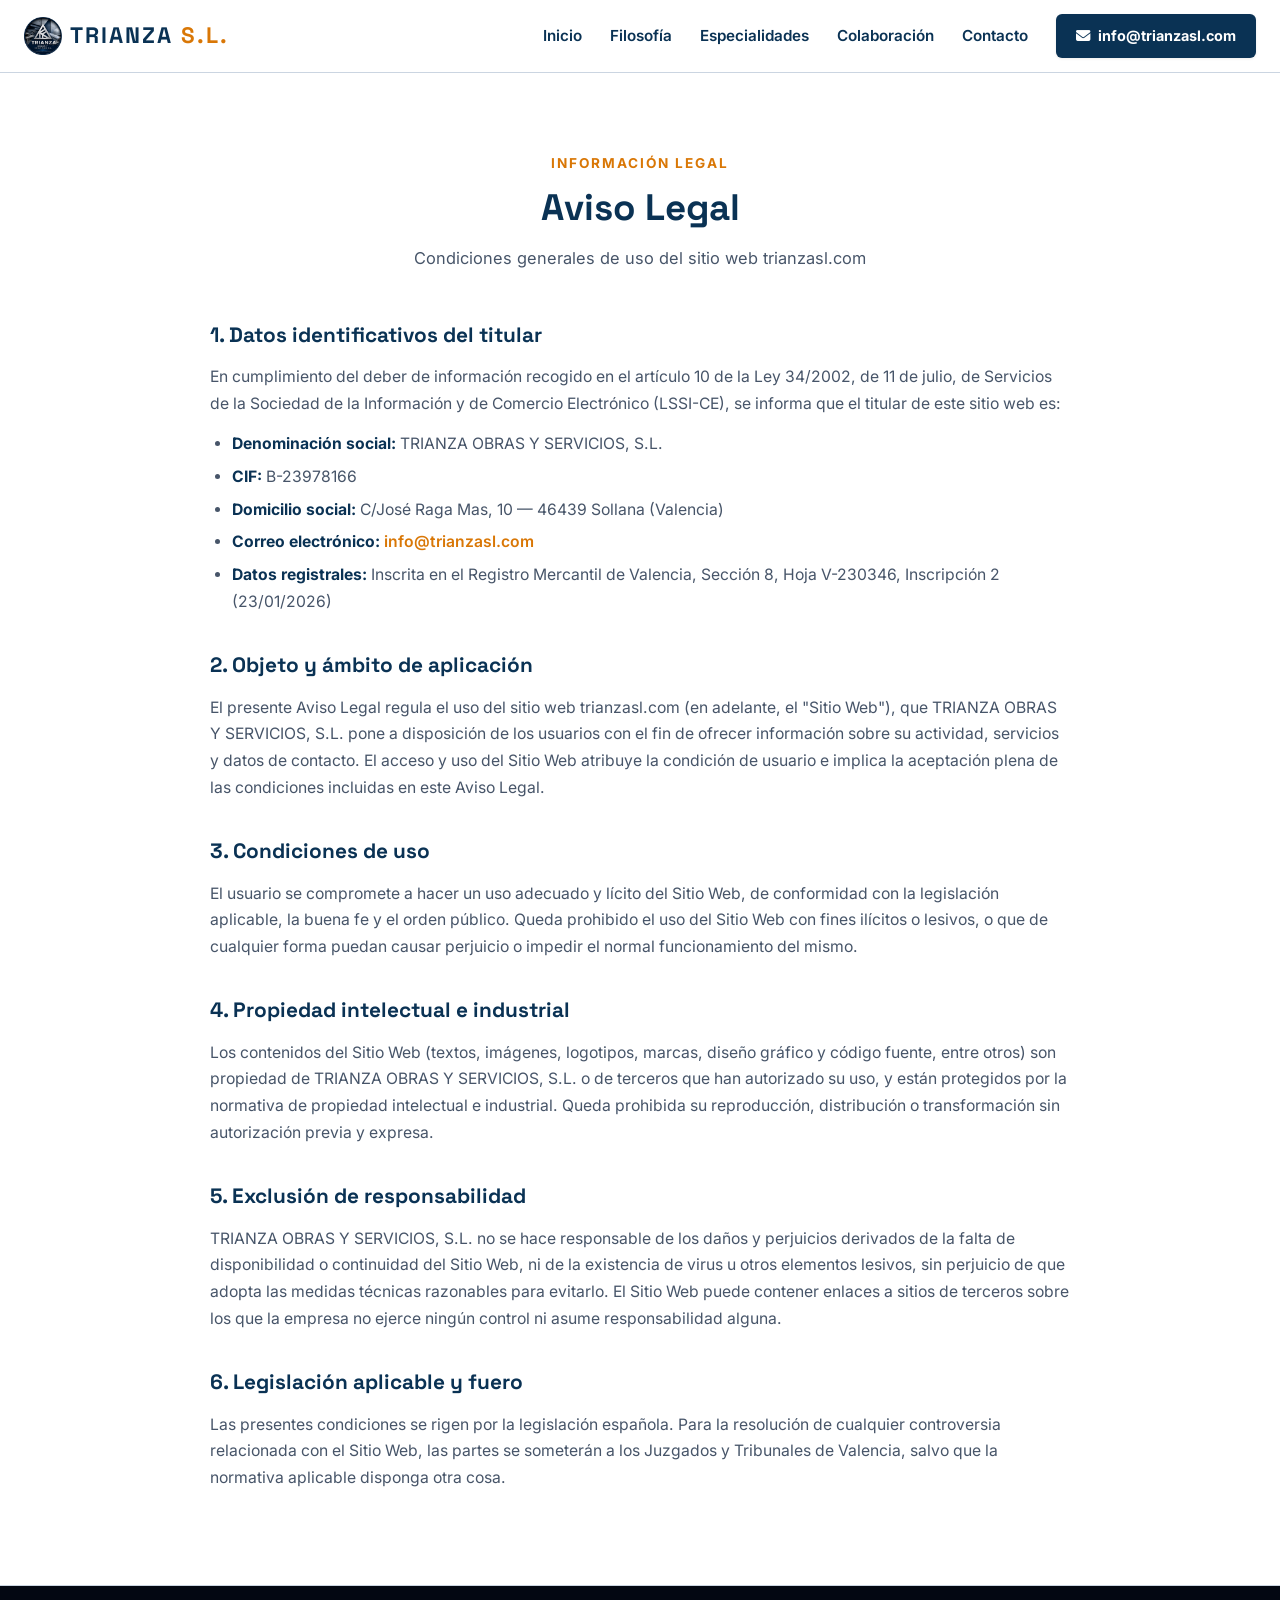
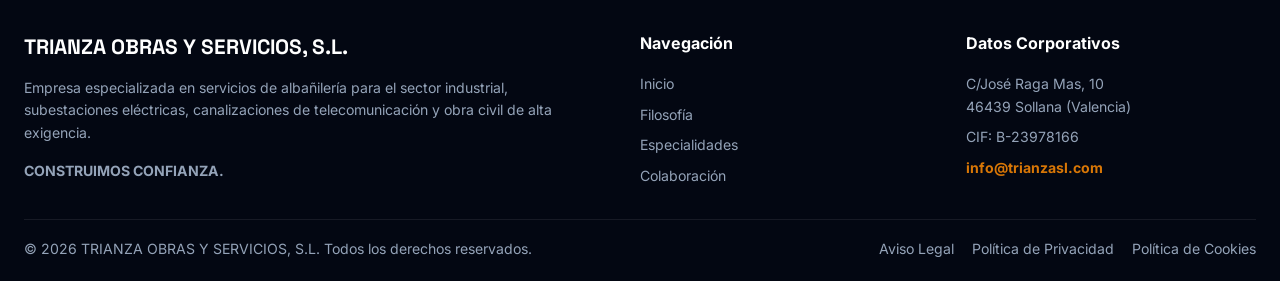
==== commit 1fc3fd8a: "Add logo to navbar brand Co-Authored-By: Claude Sonnet 5 <noreply@anthropic.com>" ====
--- a/aviso-legal.html
+++ b/aviso-legal.html
@@ -31,6 +31,7 @@
     <header class="navbar">
       <div class="container navbar-inner">
         <a href="index.html#inicio" class="nav-brand-text" title="TRIANZA OBRAS Y SERVICIOS S.L.">
+          <img src="assets/images/logo_oficial_sello_transparent.png" alt="Trianza" class="nav-brand-logo">
           TRIANZA <span>S.L.</span>
         </a>
 
--- a/styles.css
+++ b/styles.css
@@ -125,6 +125,12 @@
 
 .nav-brand-text span {
   color: var(--accent-secondary);
+}
+
+.nav-brand-logo {
+  height: 38px;
+  width: 38px;
+  object-fit: contain;
 }
 
 .nav-toggle-mobile {
